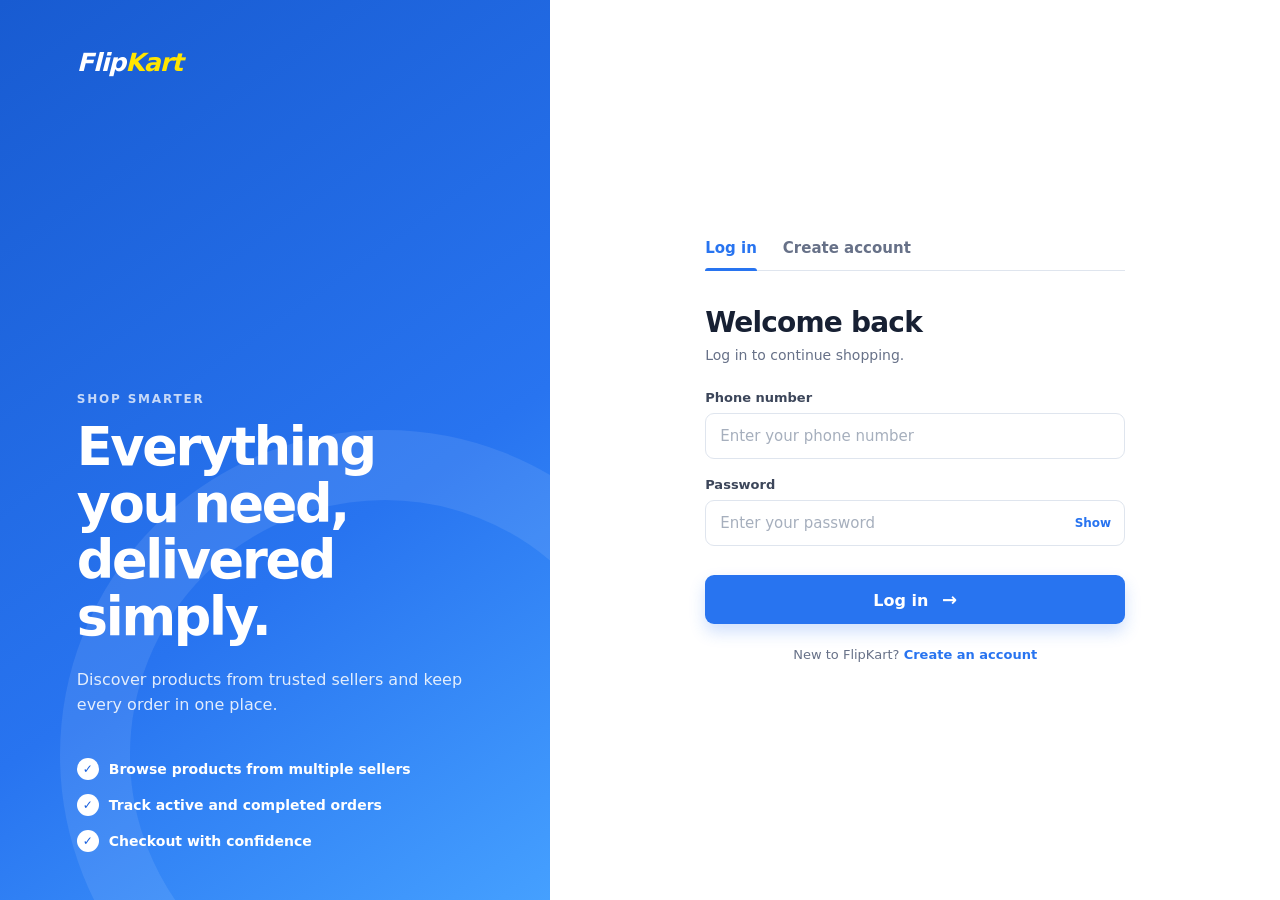
==== src/main/webapp/index.html @ eee9f154 "done some frontend!" ====
<!doctype html>
<html lang="en">
<head>
    <meta charset="UTF-8">
    <meta name="viewport" content="width=device-width, initial-scale=1.0">
    <meta name="theme-color" content="#2874f0">
    <title>FlipKart | Welcome</title>
    <link rel="stylesheet" href="assets/css/auth.css">
</head>
<body>
<main class="auth-page">
    <section class="brand-panel" aria-label="FlipKart introduction">
        <a class="brand" href="./" aria-label="FlipKart home">Flip<span>Kart</span></a>
        <div class="brand-copy">
            <p class="eyebrow">SHOP SMARTER</p>
            <h1>Everything you need,<br>delivered simply.</h1>
            <p>Discover products from trusted sellers and keep every order in one place.</p>
        </div>
        <div class="benefits" aria-label="Shopping benefits">
            <div><span>✓</span> Browse products from multiple sellers</div>
            <div><span>✓</span> Track active and completed orders</div>
            <div><span>✓</span> Checkout with confidence</div>
        </div>
    </section>

    <section class="form-panel">
        <div class="form-shell">
            <div class="mobile-brand">Flip<span>Kart</span></div>
            <div class="tabs" role="tablist" aria-label="Authentication options">
                <button class="tab is-active" id="login-tab" type="button" role="tab" aria-selected="true" aria-controls="login-form">Log in</button>
                <button class="tab" id="register-tab" type="button" role="tab" aria-selected="false" aria-controls="register-form">Create account</button>
            </div>

            <div id="notice" class="notice" role="alert" aria-live="polite" hidden></div>

            <form id="login-form" class="auth-form" novalidate>
                <div class="heading"><h2>Welcome back</h2><p>Log in to continue shopping.</p></div>
                <label for="login-phone">Phone number</label>
                <input id="login-phone" name="phNo" type="tel" inputmode="numeric" autocomplete="tel" placeholder="Enter your phone number" required>
                <label for="login-password">Password</label>
                <div class="password-field">
                    <input id="login-password" name="password" type="password" autocomplete="current-password" placeholder="Enter your password" required>
                    <button class="show-password" type="button" data-toggle-password="login-password" aria-label="Show password">Show</button>
                </div>
                <button class="submit-button" type="submit">Log in <span aria-hidden="true">→</span></button>
                <p class="switch-copy">New to FlipKart? <button class="text-button" type="button" data-show-form="register">Create an account</button></p>
            </form>

            <form id="register-form" class="auth-form" novalidate hidden>
                <div class="heading"><h2>Create your account</h2><p>Join FlipKart and start shopping today.</p></div>
                <label for="register-name">Full name</label>
                <input id="register-name" name="name" type="text" autocomplete="name" placeholder="Enter your full name" required>
                <label for="register-address">Delivery address</label>
                <textarea id="register-address" name="address" autocomplete="street-address" placeholder="Enter your delivery address" required></textarea>
                <label for="register-phone">Phone number</label>
                <input id="register-phone" name="phNo" type="tel" inputmode="numeric" autocomplete="tel" placeholder="Enter your phone number" required>
                <label for="register-password">Password</label>
                <div class="password-field">
                    <input id="register-password" name="password" type="password" autocomplete="new-password" minlength="6" placeholder="Create a password (at least 6 characters)" required>
                    <button class="show-password" type="button" data-toggle-password="register-password" aria-label="Show password">Show</button>
                </div>
                <button class="submit-button" type="submit">Create account <span aria-hidden="true">→</span></button>
                <p class="switch-copy">Already have an account? <button class="text-button" type="button" data-show-form="login">Log in</button></p>
            </form>
        </div>
    </section>
</main>
<script src="assets/js/auth.js"></script>
</body>
</html>
---- src/main/webapp/assets/css/auth.css ----
:root { --blue: #2874f0; --ink: #172033; --muted: #677188; --line: #dfe5ee; --surface: #fff; }
* { box-sizing: border-box; }
body { margin: 0; min-width: 320px; color: var(--ink); font-family: Inter, ui-sans-serif, system-ui, -apple-system, BlinkMacSystemFont, "Segoe UI", sans-serif; background: #f7f9fc; }
button, input, textarea { font: inherit; }
button { cursor: pointer; }
.auth-page { display: grid; min-height: 100vh; grid-template-columns: minmax(360px, 43%) 1fr; }
.brand-panel { position: relative; overflow: hidden; display: flex; flex-direction: column; padding: 48px clamp(34px, 6vw, 92px); color: #fff; background: linear-gradient(145deg, #185bd1, #2874f0 60%, #45a0ff); }
.brand-panel::after { position: absolute; right: -160px; bottom: -180px; width: 510px; height: 510px; border: 70px solid rgba(255,255,255,.09); border-radius: 50%; content: ""; }
.brand { z-index: 1; color: #fff; font-size: 25px; font-style: italic; font-weight: 800; letter-spacing: -.9px; text-decoration: none; }
.brand span, .mobile-brand span { color: #ffe500; }
.brand-copy { z-index: 1; margin: auto 0 40px; max-width: 520px; }
.eyebrow { margin: 0 0 13px; font-size: 12px; font-weight: 800; letter-spacing: 1.8px; opacity: .74; }
.brand-copy h1 { margin: 0; font-size: clamp(34px, 4.1vw, 55px); line-height: 1.08; letter-spacing: -2.3px; }
.brand-copy p:last-child { max-width: 390px; margin: 21px 0 0; font-size: 16px; line-height: 1.6; opacity: .86; }
.benefits { z-index: 1; display: grid; gap: 14px; font-size: 14px; font-weight: 550; }
.benefits div { display: flex; align-items: center; gap: 10px; }.benefits span { display: grid; width: 22px; height: 22px; place-items: center; border-radius: 50%; color: #1960dd; background: #fff; font-size: 12px; font-weight: 900; }
.form-panel { display: grid; place-items: center; padding: 40px 24px; background: var(--surface); }
.form-shell { width: min(100%, 420px); }.mobile-brand { display: none; color: var(--blue); font-size: 26px; font-style: italic; font-weight: 800; letter-spacing: -.9px; text-align: center; }
.tabs { display: flex; margin-bottom: 35px; border-bottom: 1px solid var(--line); gap: 26px; }.tab { position: relative; padding: 0 0 13px; border: 0; color: var(--muted); background: transparent; font-size: 15px; font-weight: 700; }.tab::after { position: absolute; right: 0; bottom: -1px; left: 0; height: 3px; border-radius: 10px 10px 0 0; background: transparent; content: ""; }.tab.is-active { color: var(--blue); }.tab.is-active::after { background: var(--blue); }
.heading { margin-bottom: 27px; }.heading h2 { margin: 0; font-size: 28px; letter-spacing: -.8px; }.heading p { margin: 8px 0 0; color: var(--muted); font-size: 14px; }
label { display: block; margin: 18px 0 8px; color: #3c465a; font-size: 13px; font-weight: 700; }
input, textarea { width: 100%; border: 1px solid var(--line); border-radius: 9px; outline: 0; padding: 13px 14px; color: var(--ink); background: #fff; font-size: 15px; transition: border .15s, box-shadow .15s; }textarea { min-height: 76px; resize: vertical; }input::placeholder, textarea::placeholder { color: #a6afbd; }input:focus, textarea:focus { border-color: var(--blue); box-shadow: 0 0 0 3px rgba(40,116,240,.13); }
.password-field { position: relative; }.password-field input { padding-right: 61px; }.show-password { position: absolute; top: 50%; right: 8px; transform: translateY(-50%); border: 0; color: var(--blue); background: transparent; font-size: 12px; font-weight: 800; }
.submit-button { width: 100%; margin-top: 29px; border: 0; border-radius: 9px; padding: 14px 18px; color: #fff; background: var(--blue); box-shadow: 0 8px 16px rgba(40,116,240,.22); font-weight: 750; transition: transform .15s, background .15s; }.submit-button:hover { background: #1764de; transform: translateY(-1px); }.submit-button:disabled { cursor: wait; opacity: .7; transform: none; }.submit-button span { margin-left: 8px; font-size: 18px; }
.switch-copy { margin: 23px 0 0; color: var(--muted); font-size: 13px; text-align: center; }.text-button { border: 0; padding: 0; color: var(--blue); background: transparent; font-size: inherit; font-weight: 800; }.notice { margin: 0 0 21px; border: 1px solid; border-radius: 8px; padding: 11px 13px; font-size: 13px; line-height: 1.4; }.notice.error { border-color: #f4c6c3; color: #a42620; background: #fff4f3; }.notice.success { border-color: #bbdfc4; color: #176b31; background: #f1fbf3; }
@media (max-width: 760px) { .auth-page { display: block; }.brand-panel { display: none; }.form-panel { min-height: 100vh; padding: 32px 22px; }.mobile-brand { display: block; margin-bottom: 42px; }.tabs { margin-bottom: 30px; } }
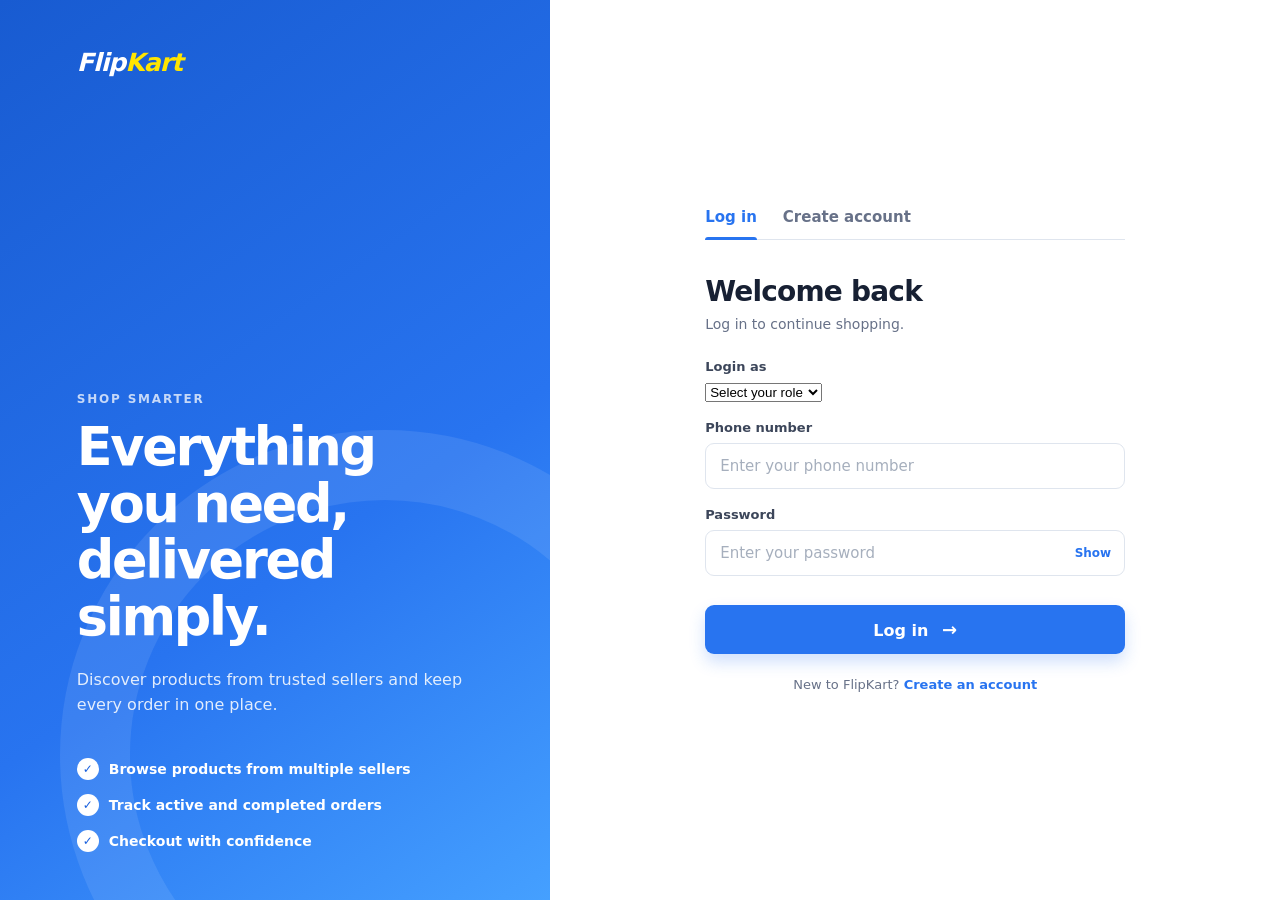
==== commit bffe71da: "create multi role for a user functionality" ====
--- a/src/main/webapp/index.html
+++ b/src/main/webapp/index.html
@@ -22,7 +22,6 @@
             <div><span>✓</span> Checkout with confidence</div>
         </div>
     </section>
-
     <section class="form-panel">
         <div class="form-shell">
             <div class="mobile-brand">Flip<span>Kart</span></div>
@@ -30,22 +29,26 @@
                 <button class="tab is-active" id="login-tab" type="button" role="tab" aria-selected="true" aria-controls="login-form">Log in</button>
                 <button class="tab" id="register-tab" type="button" role="tab" aria-selected="false" aria-controls="register-form">Create account</button>
             </div>
-
             <div id="notice" class="notice" role="alert" aria-live="polite" hidden></div>
-
             <form id="login-form" class="auth-form" novalidate>
                 <div class="heading"><h2>Welcome back</h2><p>Log in to continue shopping.</p></div>
+                <label for="login-role">Login as</label>
+                <select id="login-role" name="role" required>
+                    <option value="">Select your role</option>
+                    <option value="CUSTOMER">Customer</option>
+                    <option value="VENDOR">Vendor</option>
+                    <option value="DELIVERYPARTNER">Delivery partner</option>
+                </select>
                 <label for="login-phone">Phone number</label>
                 <input id="login-phone" name="phNo" type="tel" inputmode="numeric" autocomplete="tel" placeholder="Enter your phone number" required>
                 <label for="login-password">Password</label>
                 <div class="password-field">
                     <input id="login-password" name="password" type="password" autocomplete="current-password" placeholder="Enter your password" required>
-                    <button class="show-password" type="button" data-toggle-password="login-password" aria-label="Show password">Show</button>
+                    <button class="show-password" type="button" data-toggle-field="login" aria-label="Show password">Show</button>
                 </div>
                 <button class="submit-button" type="submit">Log in <span aria-hidden="true">→</span></button>
                 <p class="switch-copy">New to FlipKart? <button class="text-button" type="button" data-show-form="register">Create an account</button></p>
             </form>
-
             <form id="register-form" class="auth-form" novalidate hidden>
                 <div class="heading"><h2>Create your account</h2><p>Join FlipKart and start shopping today.</p></div>
                 <label for="register-name">Full name</label>
@@ -57,7 +60,7 @@
                 <label for="register-password">Password</label>
                 <div class="password-field">
                     <input id="register-password" name="password" type="password" autocomplete="new-password" minlength="6" placeholder="Create a password (at least 6 characters)" required>
-                    <button class="show-password" type="button" data-toggle-password="register-password" aria-label="Show password">Show</button>
+                    <button class="show-password" type="button" data-toggle-field="register" aria-label="Show password">Show</button>
                 </div>
                 <button class="submit-button" type="submit">Create account <span aria-hidden="true">→</span></button>
                 <p class="switch-copy">Already have an account? <button class="text-button" type="button" data-show-form="login">Log in</button></p>
@@ -65,6 +68,6 @@
         </div>
     </section>
 </main>
-<script src="assets/js/auth.js"></script>
+<script src="assets/js/auth.js?v=20260922-2"></script>
 </body>
 </html>
